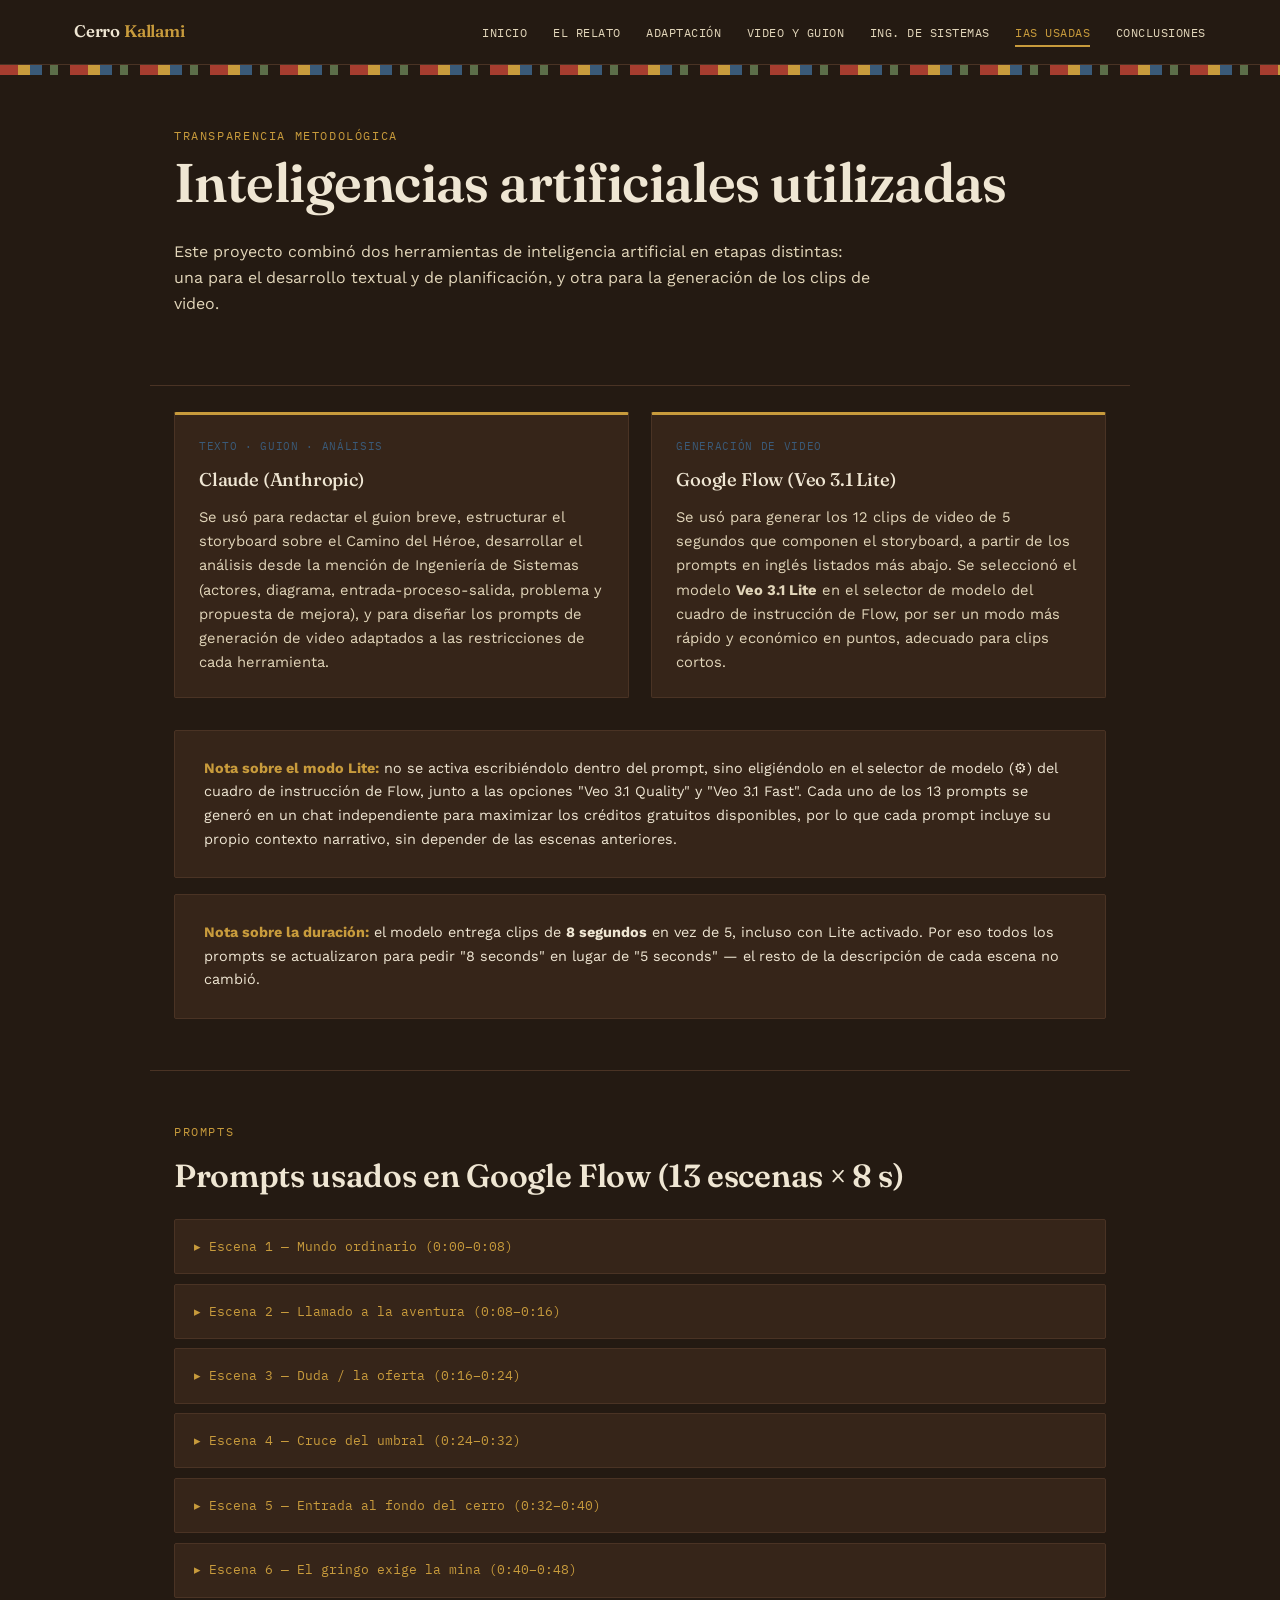
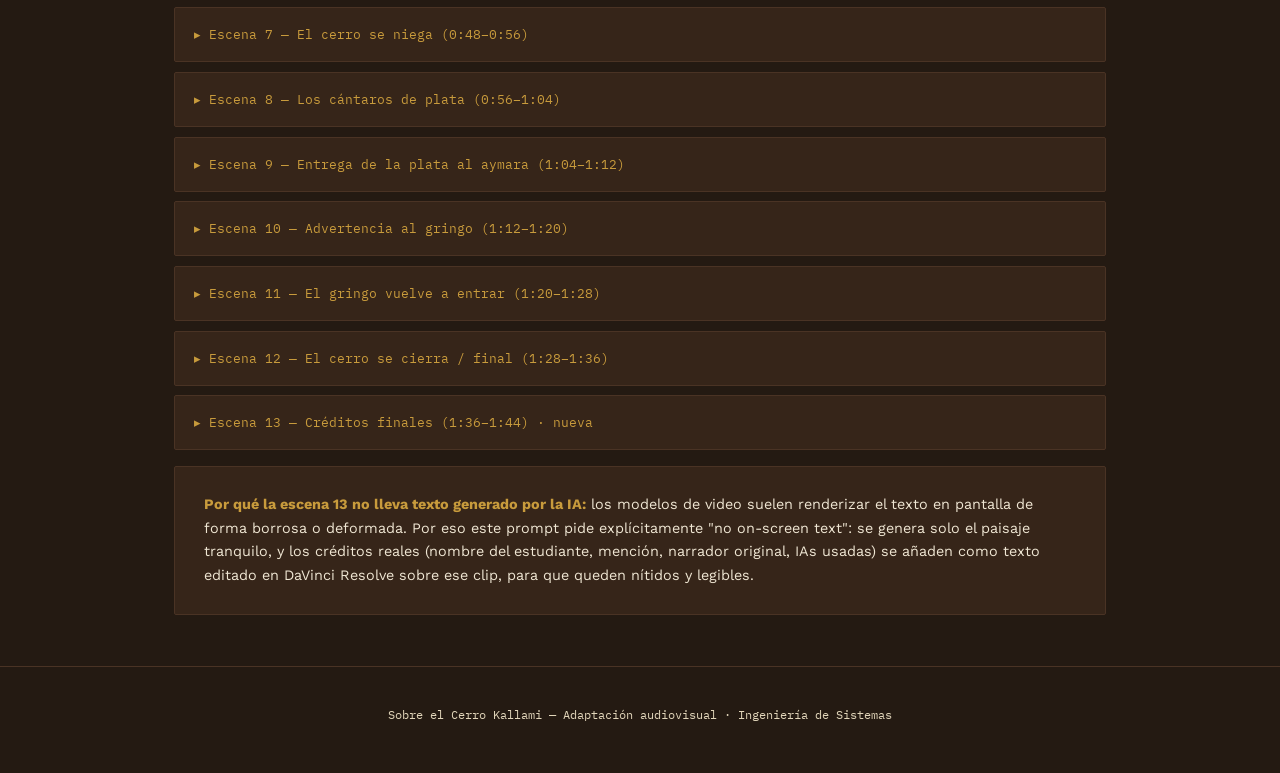
==== ias.html @ b74b2bfc "Add files via upload" ====
<!DOCTYPE html>
<html lang="es">
<head>
<meta charset="UTF-8">
<meta name="viewport" content="width=device-width, initial-scale=1.0">
<title>IAs usadas — Sobre el Cerro Kallami</title>
<link rel="stylesheet" href="css/style.css">
</head>
<body>

<header class="site">
  <div class="nav-wrap">
    <a class="brand" href="index.html">Cerro <span>Kallami</span></a>
    <button class="hamburger" aria-label="Abrir menú"><span></span><span></span><span></span></button>
    <nav class="mainnav">
      <ul>
        <li><a href="index.html">Inicio</a></li>
        <li><a href="relato.html">El relato</a></li>
        <li><a href="adaptacion.html">Adaptación</a></li>
        <li><a href="video.html">Video y guion</a></li>
        <li><a href="sistemas.html">Ing. de Sistemas</a></li>
        <li><a href="ias.html">IAs usadas</a></li>
        <li><a href="conclusiones.html">Conclusiones</a></li>
      </ul>
    </nav>
  </div>
</header>
<div class="telar"></div>

<main>
  <section class="section">
    <span class="eyebrow">Transparencia metodológica</span>
    <h1>Inteligencias artificiales utilizadas</h1>
    <p style="color:var(--paper-dim); max-width:700px;">
      Este proyecto combinó dos herramientas de inteligencia artificial en etapas distintas:
      una para el desarrollo textual y de planificación, y otra para la generación de los
      clips de video.
    </p>
  </section>

  <section class="section tight">
    <div class="ia-grid">
      <div class="ia-card">
        <span class="rol">Texto · guion · análisis</span>
        <h3>Claude (Anthropic)</h3>
        <p style="margin:0; color:var(--paper-dim); font-size:.92rem;">
          Se usó para redactar el guion breve, estructurar el storyboard sobre el Camino del
          Héroe, desarrollar el análisis desde la mención de Ingeniería de Sistemas (actores,
          diagrama, entrada-proceso-salida, problema y propuesta de mejora), y para diseñar los
          prompts de generación de video adaptados a las restricciones de cada herramienta.
        </p>
      </div>
      <div class="ia-card">
        <span class="rol">Generación de video</span>
        <h3>Google Flow (Veo 3.1 Lite)</h3>
        <p style="margin:0; color:var(--paper-dim); font-size:.92rem;">
          Se usó para generar los 12 clips de video de 5 segundos que componen el storyboard,
          a partir de los prompts en inglés listados más abajo. Se seleccionó el modelo
          <strong>Veo 3.1 Lite</strong> en el selector de modelo del cuadro de instrucción de
          Flow, por ser un modo más rápido y económico en puntos, adecuado para clips cortos.
        </p>
      </div>
    </div>

    <div class="card">
      <p style="margin:0; font-size:.9rem;">
        <strong style="color:var(--thread-gold);">Nota sobre el modo Lite:</strong> no se activa
        escribiéndolo dentro del prompt, sino eligiéndolo en el selector de modelo (⚙) del
        cuadro de instrucción de Flow, junto a las opciones "Veo 3.1 Quality" y "Veo 3.1 Fast".
        Cada uno de los 13 prompts se generó en un chat independiente para maximizar los
        créditos gratuitos disponibles, por lo que cada prompt incluye su propio contexto
        narrativo, sin depender de las escenas anteriores.
      </p>
    </div>
    <div class="card" style="margin-top:1rem;">
      <p style="margin:0; font-size:.9rem;">
        <strong style="color:var(--thread-gold);">Nota sobre la duración:</strong> el modelo
        entrega clips de <strong>8 segundos</strong> en vez de 5, incluso con Lite activado.
        Por eso todos los prompts se actualizaron para pedir "8 seconds" en lugar de "5
        seconds" — el resto de la descripción de cada escena no cambió.
      </p>
    </div>
  </section>

  <section class="section">
    <span class="eyebrow">Prompts</span>
    <h2>Prompts usados en Google Flow (13 escenas × 8 s)</h2>

    <details class="prompt">
      <summary>Escena 1 — Mundo ordinario (0:00–0:08)</summary>
      <div class="prompt-text">This is a scene from an Andean Bolivian legend about Cerro Kallami, a massive sacred rocky mountain in the altiplano near Pucarani and Cota Cota, La Paz, Bolivia, believed to hold hidden silver and to act as a living guardian spirit that protects its own people. Wide static establishing shot: sunrise over Cerro Kallami, golden light spreading across the open Andean plains, no people visible yet, slow gentle camera drift. Cinematic realism, warm earthy color palette, natural light, folk legend atmosphere, 16:9, 8 seconds, no dialogue.</div>
    </details>

    <details class="prompt">
      <summary>Escena 2 — Llamado a la aventura (0:08–0:16)</summary>
      <div class="prompt-text">This is a scene from an Andean Bolivian legend: a foreign gold prospector from the early 20th century (light skin, short beard, worn expedition jacket, hat and boots) has traveled to Cerro Kallami, a massive sacred rocky Andean mountain, because he wants to trick the mountain into giving him its hidden silver mine. Medium shot: the foreign prospector walking steadily across open Andean plains toward the rocky mountain in the background, natural daylight, steady tracking camera. Cinematic realism, warm earthy color palette, folk legend atmosphere, 16:9, 8 seconds, no dialogue.</div>
    </details>

    <details class="prompt">
      <summary>Escena 3 — Duda / la oferta (0:16–0:24)</summary>
      <div class="prompt-text">This is a scene from an Andean Bolivian legend: a foreign gold prospector has just offered to "pay" Cerro Kallami, a sacred living mountain, using a local Aymara man as if he were an object of trade, without asking the man's consent. Close-up shot on the face of an indigenous Aymara man, around 30 years old, brown skin, black hair, wearing a traditional Andean poncho and chullo hat, his expression shifting from calm to confusion and concern as he realizes what is happening. Soft natural light, shallow depth of field, minimal camera movement. Cinematic realism, folk legend atmosphere, 16:9, 8 seconds, no dialogue.</div>
    </details>

    <details class="prompt">
      <summary>Escena 4 — Cruce del umbral (0:24–0:32)</summary>
      <div class="prompt-text">This is a scene from an Andean Bolivian legend: Cerro Kallami, a massive sacred rocky mountain that is actually a living guardian spirit, magically opens itself to reveal a hidden stone doorway inside, so that the foreign gold prospector and the Aymara man he brought can enter. Wide shot: the huge rocky mountain slowly cracking open, revealing a glowing stone doorway, dust and light rays drifting from the opening, slow motion, mystical but grounded realism. Cinematic realism, warm earthy tones, folk legend atmosphere, 16:9, 8 seconds, no dialogue.</div>
    </details>

    <details class="prompt">
      <summary>Escena 5 — Entrada al fondo del cerro (0:32–0:40)</summary>
      <div class="prompt-text">This is a scene from an Andean Bolivian legend: a foreign gold prospector (light skin, short beard, worn expedition jacket, hat) and an indigenous Aymara man (brown skin, black hair, traditional poncho and chullo hat) walk together into the glowing interior of Cerro Kallami, a sacred mountain that is really a living guardian spirit, heading toward its hidden underground chamber full of silver. Medium shot: the two men, seen from behind, walking into a warmly torch-lit cavern interior, flickering light on ancient stone walls, slow forward camera movement. Cinematic realism, warm earthy tones, folk legend atmosphere, 16:9, 8 seconds, no dialogue.</div>
    </details>

    <details class="prompt">
      <summary>Escena 6 — El gringo exige la mina (0:40–0:48)</summary>
      <div class="prompt-text">This is a scene from an Andean Bolivian legend: inside the sacred mountain Cerro Kallami, the foreign gold prospector arrogantly demands that the mountain spirit hand over its silver mine, claiming he has already "paid" by bringing the Aymara man as an offering. Medium shot: the foreign prospector (light skin, short beard, worn expedition jacket) standing inside a warmly lit cave chamber, gesturing insistently and demandingly toward the depths of the glowing cave interior. Warm low light, subtle camera push-in. Cinematic realism, folk legend atmosphere, 16:9, 8 seconds, no dialogue.</div>
    </details>

    <details class="prompt">
      <summary>Escena 7 — El cerro se niega (0:48–0:56)</summary>
      <div class="prompt-text">This is a scene from an Andean Bolivian legend: Cerro Kallami, a sacred rocky mountain that is a living ancient guardian spirit, firmly refuses to give its silver mine to the foreign gold prospector, because it has just recognized that the Aymara man brought to it is actually its own grandson, not something that can be traded away. Close-up shot: ancient textured rock surface glowing faintly from within, as if alive, dust particles floating in low-key dramatic light, minimal camera movement, conveying a firm, refusing presence. Cinematic realism, folk legend atmosphere, 16:9, 8 seconds, no dialogue.</div>
    </details>

    <details class="prompt">
      <summary>Escena 8 — Los cántaros de plata (0:56–1:04)</summary>
      <div class="prompt-text">This is a scene from an Andean Bolivian legend: inside the sacred mountain Cerro Kallami, there is a hidden chamber full of ancient clay pitchers overflowing with silver, which the mountain spirit keeps for its own Aymara descendants, not for foreign outsiders. Close-up detail shot: rows of ancient clay pitchers filled with silver coins, warm torchlight reflecting off the metal inside a stone cave, slow reveal camera movement. Cinematic realism, warm earthy tones, folk legend atmosphere, 16:9, 8 seconds, no dialogue.</div>
    </details>

    <details class="prompt">
      <summary>Escena 9 — Entrega de la plata al aymara (1:04–1:12)</summary>
      <div class="prompt-text">This is a scene from an Andean Bolivian legend: Cerro Kallami, the sacred mountain spirit, rewards the Aymara man by giving him silver from one of its ancient clay pitchers, because it has recognized him as its own grandson, while the foreign prospector who tried to trick the mountain receives nothing. Extreme close-up shot: the hands of an indigenous Aymara man (traditional poncho sleeve visible at the frame edge) receiving silver coins poured from an ancient clay pitcher, warm firelight, shallow depth of field. Cinematic realism, folk legend atmosphere, 16:9, 8 seconds, no dialogue.</div>
    </details>

    <details class="prompt">
      <summary>Escena 10 — Advertencia al gringo (1:12–1:20)</summary>
      <div class="prompt-text">This is a scene from an Andean Bolivian legend: after refusing to give up its mine and rewarding the Aymara man instead, Cerro Kallami, the sacred mountain spirit, warns the foreign gold prospector that if he tries to enter the mountain again by himself, seeking the silver alone, something will happen to him. Medium shot: the foreign prospector (light skin, short beard, worn expedition jacket) standing alone inside a torch-lit cave, taking a cautious step backward, warm dim lighting, slow camera pull-back, conveying tension and warning. Cinematic realism, folk legend atmosphere, 16:9, 8 seconds, no dialogue.</div>
    </details>

    <details class="prompt">
      <summary>Escena 11 — El gringo vuelve a entrar (1:20–1:28)</summary>
      <div class="prompt-text">This is a scene from an Andean Bolivian legend: ignoring the mountain's warning, the greedy foreign gold prospector decides to go back alone to Cerro Kallami at dusk, thinking nothing bad will happen to him, planning to take the silver mine for himself. Wide shot: the lone foreign prospector (light skin, short beard, worn expedition jacket, hat) walking steadily back toward the rocky mountain entrance under an orange dusk sky, slow steady camera. Cinematic realism, folk legend atmosphere, 16:9, 8 seconds, no dialogue.</div>
    </details>

    <details class="prompt">
      <summary>Escena 12 — El cerro se cierra / final (1:28–1:36)</summary>
      <div class="prompt-text">This is a scene from an Andean Bolivian legend: as soon as the greedy foreign gold prospector re-enters Cerro Kallami alone without permission, the sacred mountain suddenly seals itself shut, trapping and swallowing him forever, as punishment for trying to exploit it — while the Aymara man, its true grandson, is safely far away with the silver he was rightfully given. Wide shot: the large rocky mountain suddenly sealing shut with a burst of dust and falling rock, then complete stillness, slowly fading to black. Cinematic slow motion, dramatic but subtle, folk legend atmosphere, 16:9, 8 seconds, no dialogue.</div>
    </details>

    <details class="prompt">
      <summary>Escena 13 — Créditos finales (1:36–1:44) · nueva</summary>
      <div class="prompt-text">This is the closing shot of a short film based on an Andean Bolivian legend about Cerro Kallami, a sacred rocky mountain in the altiplano near Pucarani and Cota Cota, La Paz, Bolivia. Wide static shot: a calm, empty view of the Andean altiplano landscape at dusk, Cerro Kallami visible in the distance, soft fading warm light, no people, no animals, minimalist and quiet composition with open sky and open ground, leaving clear negative space for text to be added later in post-production. Absolutely no on-screen text, no logos, no watermarks generated by the model. Camera completely static, no movement. Cinematic realism, warm earthy tones, folk legend atmosphere, 16:9, 8 seconds, no dialogue.</div>
    </details>

    <div class="card" style="margin-top:1rem;">
      <p style="margin:0; font-size:.9rem;">
        <strong style="color:var(--thread-gold);">Por qué la escena 13 no lleva texto generado por la IA:</strong>
        los modelos de video suelen renderizar el texto en pantalla de forma borrosa o
        deformada. Por eso este prompt pide explícitamente "no on-screen text": se genera solo
        el paisaje tranquilo, y los créditos reales (nombre del estudiante, mención, narrador
        original, IAs usadas) se añaden como texto editado en DaVinci Resolve sobre ese clip,
        para que queden nítidos y legibles.
      </p>
    </div>
  </section>
</main>

<footer class="site">
  <p>Sobre el Cerro Kallami — Adaptación audiovisual · Ingeniería de Sistemas</p>
</footer>

<script src="js/script.js"></script>
</body>
</html>
---- css/style.css ----
/* =========================================================
   SOBRE EL CERRO KALLAMI — sistema de diseño
   Paleta: roca andina (fondo) + hilos de aguayo (acentos)
   Tipografía: Fraunces (display) / Work Sans (texto) / IBM Plex Mono (datos)
   ========================================================= */

@import url('https://fonts.googleapis.com/css2?family=Fraunces:ital,opsz,wght@0,9..144,400;0,9..144,600;0,9..144,700;1,9..144,500&family=Work+Sans:wght@400;500;600&family=IBM+Plex+Mono:wght@400;500;600&display=swap');

:root{
  --rock:        #241a12;
  --rock-2:      #362519;
  --rock-3:      #4a3324;
  --paper:       #efe6d3;
  --paper-dim:   #e2d6ba;
  --ink:         #241a12;
  --thread-red:  #a63d2f;
  --thread-gold: #c89b3c;
  --thread-blue: #3a5a78;
  --thread-green:#5c6e49;

  --radius: 2px;
  --max-w: 980px;
}

*{ box-sizing: border-box; }

html{ scroll-behavior: smooth; }

body{
  margin: 0;
  background: var(--rock);
  color: var(--paper);
  font-family: 'Work Sans', sans-serif;
  font-size: 16px;
  line-height: 1.65;
  -webkit-font-smoothing: antialiased;
}

h1, h2, h3{
  font-family: 'Fraunces', serif;
  font-weight: 600;
  letter-spacing: -0.01em;
  color: var(--paper);
  margin: 0 0 .5em;
}

h1{ font-size: clamp(2rem, 5vw, 3.4rem); line-height: 1.05; }
h2{ font-size: clamp(1.4rem, 3vw, 2rem); }
h3{ font-size: 1.15rem; font-style: italic; font-weight: 500; color: var(--thread-gold); }

p{ margin: 0 0 1em; }

a{ color: var(--thread-gold); text-decoration: none; }
a:hover{ text-decoration: underline; }

.eyebrow{
  font-family: 'IBM Plex Mono', monospace;
  font-size: .72rem;
  letter-spacing: .14em;
  text-transform: uppercase;
  color: var(--thread-gold);
  display: block;
  margin-bottom: .8em;
}

/* ---------- franja tejida (elemento signature) ---------- */
.telar{
  height: 10px;
  width: 100%;
  background: repeating-linear-gradient(
    90deg,
    var(--thread-red) 0 18px,
    var(--thread-gold) 18px 30px,
    var(--thread-blue) 30px 42px,
    var(--rock) 42px 50px,
    var(--thread-green) 50px 58px,
    var(--rock) 58px 70px
  );
}
.telar.fino{ height: 5px; }

/* ---------- navegación ---------- */
header.site{
  position: sticky;
  top: 0;
  z-index: 50;
  background: var(--rock);
  border-bottom: 1px solid var(--rock-3);
}
.nav-wrap{
  max-width: 1180px;
  margin: 0 auto;
  padding: 0 1.5rem;
  display: flex;
  align-items: center;
  justify-content: space-between;
  height: 64px;
}
.brand{
  font-family: 'Fraunces', serif;
  font-weight: 600;
  font-size: 1.05rem;
  color: var(--paper);
  letter-spacing: -.01em;
}
.brand span{ color: var(--thread-gold); }

nav.mainnav ul{
  list-style: none;
  display: flex;
  gap: 1.6rem;
  margin: 0;
  padding: 0;
}
nav.mainnav a{
  font-family: 'IBM Plex Mono', monospace;
  font-size: .78rem;
  letter-spacing: .04em;
  text-transform: uppercase;
  color: var(--paper-dim);
  padding: .3rem 0;
  border-bottom: 2px solid transparent;
}
nav.mainnav a:hover,
nav.mainnav a.active{
  color: var(--thread-gold);
  text-decoration: none;
  border-bottom-color: var(--thread-gold);
}

.hamburger{
  display: none;
  flex-direction: column;
  gap: 4px;
  background: none;
  border: none;
  cursor: pointer;
  padding: 8px;
}
.hamburger span{
  width: 22px; height: 2px; background: var(--paper);
}

@media (max-width: 780px){
  nav.mainnav{
    position: absolute;
    top: 64px; left: 0; right: 0;
    background: var(--rock-2);
    border-bottom: 1px solid var(--rock-3);
    max-height: 0;
    overflow: hidden;
    transition: max-height .25s ease;
  }
  nav.mainnav.open{ max-height: 480px; }
  nav.mainnav ul{
    flex-direction: column;
    gap: 0;
    padding: .5rem 1.5rem 1rem;
  }
  nav.mainnav a{
    display: block;
    padding: .7rem 0;
    border-bottom: 1px solid var(--rock-3);
  }
  .hamburger{ display: flex; }
}

/* ---------- estructura general ---------- */
main{ display: block; }

.section{
  max-width: var(--max-w);
  margin: 0 auto;
  padding: 3.2rem 1.5rem;
}
.section.narrow{ max-width: 760px; }
.section.tight{ padding-top: 1.6rem; }

.section + .section{
  border-top: 1px solid var(--rock-3);
}

.card{
  background: var(--rock-2);
  border: 1px solid var(--rock-3);
  border-radius: var(--radius);
  padding: 1.6rem 1.8rem;
}

.paper-block{
  background: var(--paper);
  color: var(--ink);
  border-radius: var(--radius);
  padding: 1.8rem 2rem;
}
.paper-block h2, .paper-block h3{ color: var(--ink); }
.paper-block h3{ color: var(--thread-red); }
.paper-block a{ color: var(--thread-red); }

/* ---------- hero (index) ---------- */
.hero{
  min-height: 78vh;
  display: flex;
  flex-direction: column;
  justify-content: center;
  max-width: 1180px;
  margin: 0 auto;
  padding: 3rem 1.5rem;
  position: relative;
}
.hero .cerro-title{
  font-style: italic;
  color: var(--thread-gold);
}
.hero-meta{
  margin-top: 2.4rem;
  display: grid;
  grid-template-columns: repeat(auto-fit, minmax(200px, 1fr));
  gap: 1.4rem;
  max-width: 720px;
}
.hero-meta .item .label{
  font-family: 'IBM Plex Mono', monospace;
  font-size: .7rem;
  text-transform: uppercase;
  letter-spacing: .1em;
  color: var(--thread-blue);
  display: block;
  margin-bottom: .3rem;
}
.hero-meta .item .value{
  font-size: 1.05rem;
  font-weight: 500;
}

/* ---------- tablas ---------- */
table{
  width: 100%;
  border-collapse: collapse;
  font-size: .93rem;
}
th, td{
  text-align: left;
  padding: .7rem .8rem;
  border-bottom: 1px solid var(--rock-3);
  vertical-align: top;
}
th{
  font-family: 'IBM Plex Mono', monospace;
  font-size: .7rem;
  text-transform: uppercase;
  letter-spacing: .06em;
  color: var(--thread-gold);
  font-weight: 500;
}
.paper-block table th{ color: var(--thread-red); border-bottom-color: #cfc19f; }
.paper-block table td{ border-bottom-color: #d9cca8; }

/* ---------- relato bilingüe ---------- */
.bilingue{
  display: grid;
  grid-template-columns: 1fr 1fr;
  gap: 1.6rem;
}
@media (max-width: 700px){ .bilingue{ grid-template-columns: 1fr; } }
.bilingue .col{
  background: var(--rock-2);
  border: 1px solid var(--rock-3);
  border-left: 3px solid var(--thread-blue);
  padding: 1.2rem 1.4rem;
  border-radius: var(--radius);
}
.bilingue .col.es{ border-left-color: var(--thread-red); }
.bilingue .lang-tag{
  font-family: 'IBM Plex Mono', monospace;
  font-size: .68rem;
  text-transform: uppercase;
  letter-spacing: .1em;
  color: var(--thread-gold);
  margin-bottom: .6rem;
  display: block;
}
.bilingue p{ font-size: .95rem; }

figure.scan{
  margin: 0;
}
figure.scan img{
  width: 100%;
  display: block;
  border-radius: var(--radius);
  border: 1px solid var(--rock-3);
}
figure.scan figcaption{
  font-family: 'IBM Plex Mono', monospace;
  font-size: .72rem;
  color: var(--thread-gold);
  margin-top: .5rem;
  text-transform: uppercase;
  letter-spacing: .06em;
}
.scans-grid{
  display: grid;
  grid-template-columns: 1fr 1fr;
  gap: 1.4rem;
}
@media (max-width: 700px){ .scans-grid{ grid-template-columns: 1fr; } }

/* ---------- camino del héroe: línea conectada ---------- */
.camino{
  display: flex;
  flex-direction: column;
  gap: 0;
}
.paso{
  display: grid;
  grid-template-columns: 46px 1fr;
  gap: 1rem;
  position: relative;
  padding-bottom: 1.6rem;
}
.paso:last-child{ padding-bottom: 0; }
.paso .nodo{
  width: 46px; height: 46px;
  border-radius: 50%;
  background: var(--rock-2);
  border: 2px solid var(--thread-gold);
  display: flex; align-items: center; justify-content: center;
  font-family: 'IBM Plex Mono', monospace;
  font-size: .85rem;
  color: var(--thread-gold);
  position: relative;
  z-index: 2;
}
.paso:not(:last-child)::before{
  content: "";
  position: absolute;
  left: 22px; top: 46px; bottom: -1.6rem;
  width: 2px;
  background: repeating-linear-gradient(
    180deg, var(--thread-red) 0 6px, var(--thread-gold) 6px 12px, var(--thread-blue) 12px 18px, transparent 18px 22px
  );
  z-index: 1;
}
.paso .txt h4{
  font-family: 'Fraunces', serif;
  font-size: 1.02rem;
  font-weight: 600;
  margin: .1rem 0 .3rem;
  color: var(--paper);
}
.paso .txt p{ margin: 0; font-size: .92rem; color: var(--paper-dim); }

/* ---------- video ---------- */
.video-wrap{
  position: relative;
  width: 100%;
  padding-top: 56.25%;
  border-radius: var(--radius);
  overflow: hidden;
  border: 1px solid var(--rock-3);
  background: #000;
}
.video-wrap iframe{
  position: absolute; inset: 0; width: 100%; height: 100%; border: 0;
}

/* ---------- guion ---------- */
.guion-parte{ margin-bottom: 2rem; }
.guion-parte .rango{
  font-family: 'IBM Plex Mono', monospace;
  font-size: .72rem;
  color: var(--thread-blue);
  text-transform: uppercase;
  letter-spacing: .08em;
}
.guion-parte blockquote{
  margin: .8rem 0 0;
  padding-left: 1rem;
  border-left: 3px solid var(--thread-gold);
  font-style: italic;
  color: var(--paper);
}

/* ---------- diagrama entrada/proceso/salida ---------- */
.eps{
  display: grid;
  grid-template-columns: 1fr auto 1fr auto 1fr;
  align-items: center;
  gap: .6rem;
  margin: 1.2rem 0;
}
.eps .box{
  background: var(--rock-2);
  border: 1px solid var(--thread-blue);
  border-radius: var(--radius);
  padding: 1rem 1.1rem;
  font-size: .88rem;
}
.eps .box h4{
  font-family: 'IBM Plex Mono', monospace;
  font-size: .68rem;
  text-transform: uppercase;
  letter-spacing: .08em;
  color: var(--thread-gold);
  margin: 0 0 .5rem;
}
.eps .arrow{
  font-size: 1.4rem;
  color: var(--thread-gold);
  text-align: center;
}
@media (max-width: 780px){
  .eps{ grid-template-columns: 1fr; }
  .eps .arrow{ transform: rotate(90deg); }
}

.diagrama-simple{
  font-family: 'IBM Plex Mono', monospace;
  font-size: .82rem;
  white-space: pre;
  overflow-x: auto;
  background: var(--rock-2);
  border: 1px solid var(--rock-3);
  border-radius: var(--radius);
  padding: 1.4rem;
  color: var(--thread-gold);
  line-height: 1.5;
}

/* ---------- tarjetas IA ---------- */
.ia-grid{
  display: grid;
  grid-template-columns: 1fr 1fr;
  gap: 1.4rem;
  margin-bottom: 2rem;
}
@media (max-width: 700px){ .ia-grid{ grid-template-columns: 1fr; } }
.ia-card{
  background: var(--rock-2);
  border: 1px solid var(--rock-3);
  border-top: 3px solid var(--thread-gold);
  border-radius: var(--radius);
  padding: 1.4rem 1.5rem;
}
.ia-card h3{ font-style: normal; color: var(--paper); font-family: 'Fraunces', serif; }
.ia-card .rol{
  font-family: 'IBM Plex Mono', monospace;
  font-size: .7rem;
  color: var(--thread-blue);
  text-transform: uppercase;
  letter-spacing: .06em;
  display: block;
  margin-bottom: .6rem;
}

details.prompt{
  background: var(--rock-2);
  border: 1px solid var(--rock-3);
  border-radius: var(--radius);
  margin-bottom: .6rem;
  padding: .2rem .2rem;
}
details.prompt summary{
  cursor: pointer;
  padding: .8rem 1rem;
  font-family: 'IBM Plex Mono', monospace;
  font-size: .8rem;
  color: var(--thread-gold);
  list-style: none;
}
details.prompt summary::-webkit-details-marker{ display:none; }
details.prompt summary::before{ content: "▸ "; }
details.prompt[open] summary::before{ content: "▾ "; }
details.prompt .prompt-text{
  padding: 0 1.2rem 1.1rem;
  font-family: 'IBM Plex Mono', monospace;
  font-size: .78rem;
  color: var(--paper-dim);
  line-height: 1.6;
}

/* ---------- footer ---------- */
footer.site{
  border-top: 1px solid var(--rock-3);
  padding: 2.4rem 1.5rem 3rem;
  text-align: center;
}
footer.site p{
  font-family: 'IBM Plex Mono', monospace;
  font-size: .75rem;
  color: var(--paper-dim);
  margin: 0;
}

/* ---------- focus visible ---------- */
a:focus-visible, button:focus-visible, summary:focus-visible{
  outline: 2px solid var(--thread-gold);
  outline-offset: 2px;
}

@media (prefers-reduced-motion: reduce){
  html{ scroll-behavior: auto; }
  * { transition: none !important; }
}
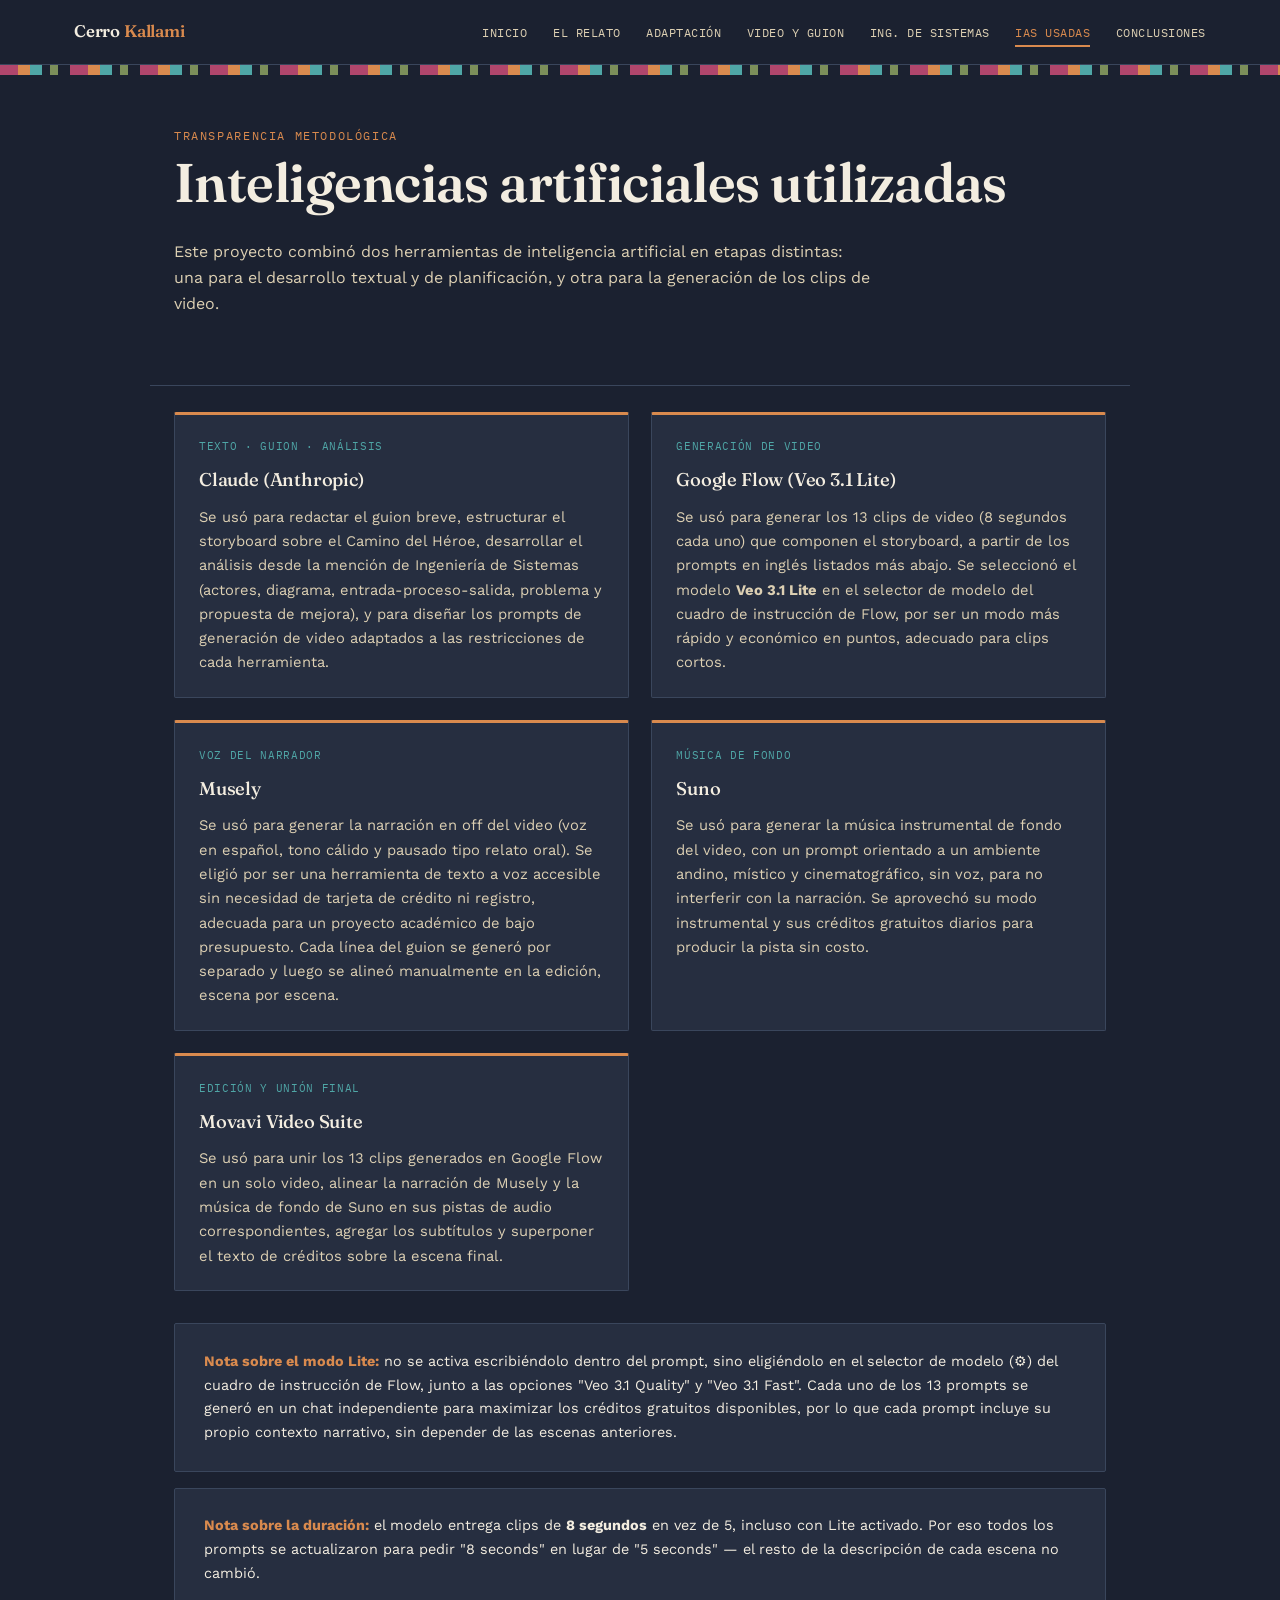
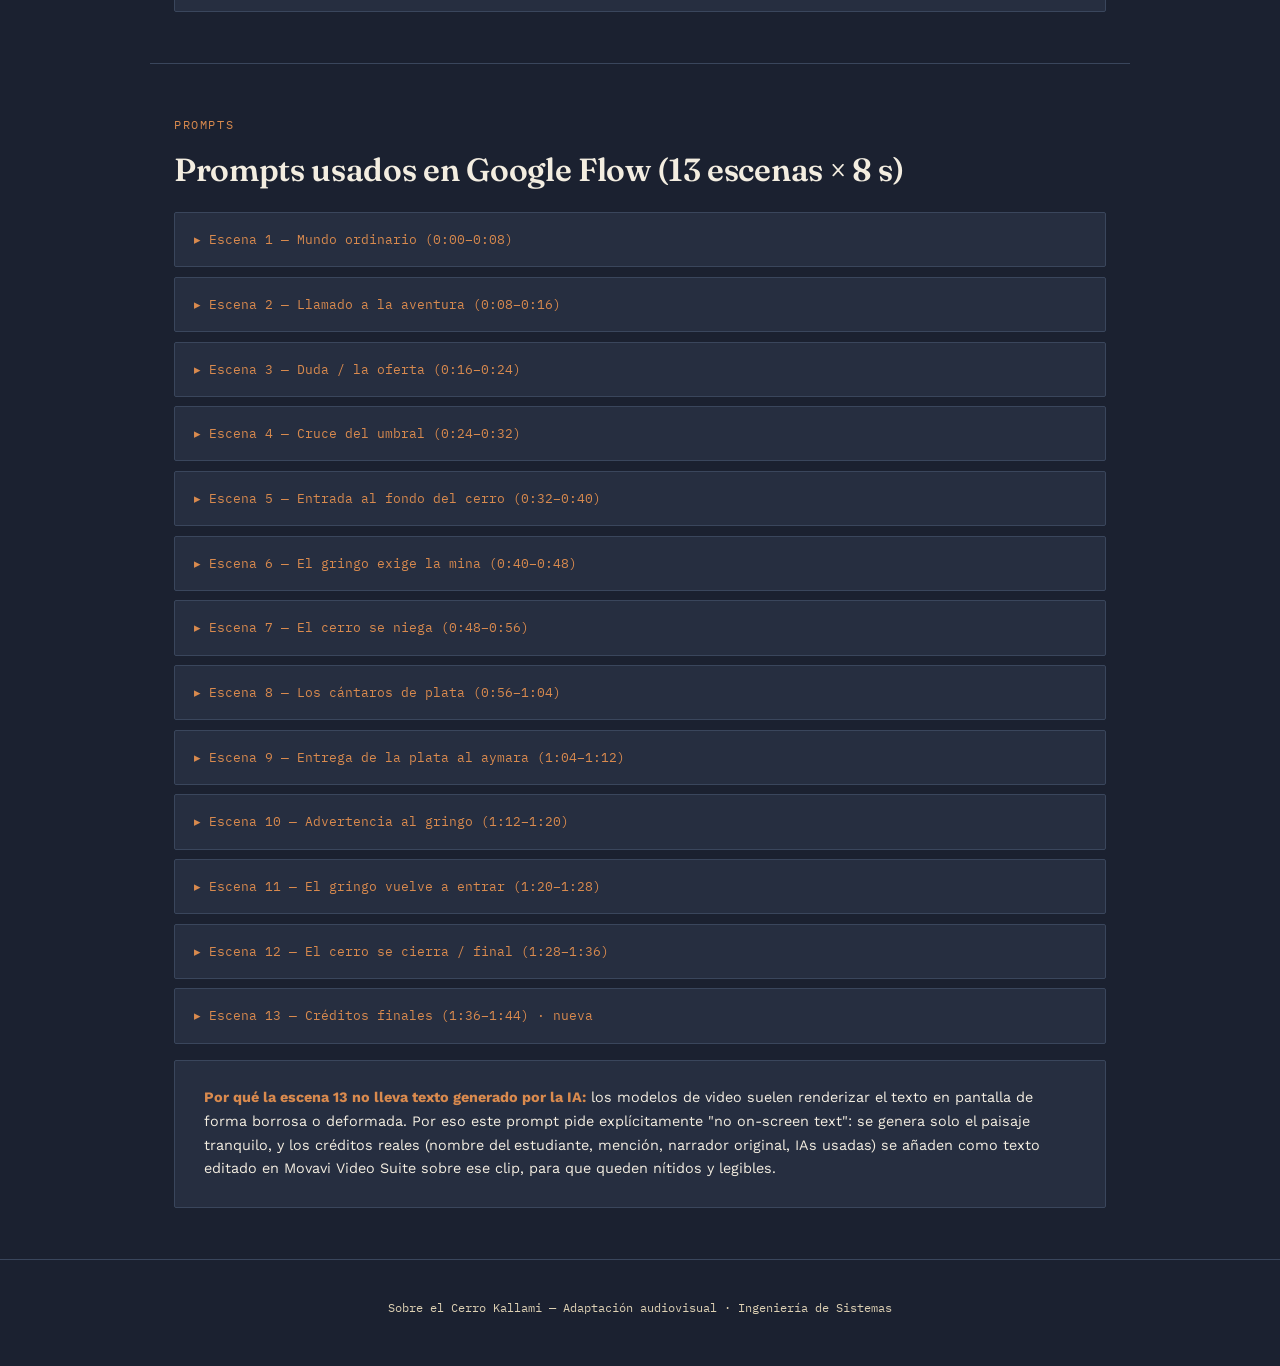
==== commit 190406de: "Add files via upload" ====
--- a/ias.html
+++ b/ias.html
@@ -54,10 +54,42 @@
         <span class="rol">Generación de video</span>
         <h3>Google Flow (Veo 3.1 Lite)</h3>
         <p style="margin:0; color:var(--paper-dim); font-size:.92rem;">
-          Se usó para generar los 12 clips de video de 5 segundos que componen el storyboard,
-          a partir de los prompts en inglés listados más abajo. Se seleccionó el modelo
-          <strong>Veo 3.1 Lite</strong> en el selector de modelo del cuadro de instrucción de
-          Flow, por ser un modo más rápido y económico en puntos, adecuado para clips cortos.
+          Se usó para generar los 13 clips de video (8 segundos cada uno) que componen el
+          storyboard, a partir de los prompts en inglés listados más abajo. Se seleccionó el
+          modelo <strong>Veo 3.1 Lite</strong> en el selector de modelo del cuadro de
+          instrucción de Flow, por ser un modo más rápido y económico en puntos, adecuado
+          para clips cortos.
+        </p>
+      </div>
+      <div class="ia-card">
+        <span class="rol">Voz del narrador</span>
+        <h3>Musely</h3>
+        <p style="margin:0; color:var(--paper-dim); font-size:.92rem;">
+          Se usó para generar la narración en off del video (voz en español, tono cálido y
+          pausado tipo relato oral). Se eligió por ser una herramienta de texto a voz
+          accesible sin necesidad de tarjeta de crédito ni registro, adecuada para un
+          proyecto académico de bajo presupuesto. Cada línea del guion se generó por
+          separado y luego se alineó manualmente en la edición, escena por escena.
+        </p>
+      </div>
+      <div class="ia-card">
+        <span class="rol">Música de fondo</span>
+        <h3>Suno</h3>
+        <p style="margin:0; color:var(--paper-dim); font-size:.92rem;">
+          Se usó para generar la música instrumental de fondo del video, con un prompt
+          orientado a un ambiente andino, místico y cinematográfico, sin voz, para no
+          interferir con la narración. Se aprovechó su modo instrumental y sus créditos
+          gratuitos diarios para producir la pista sin costo.
+        </p>
+      </div>
+      <div class="ia-card">
+        <span class="rol">Edición y unión final</span>
+        <h3>Movavi Video Suite</h3>
+        <p style="margin:0; color:var(--paper-dim); font-size:.92rem;">
+          Se usó para unir los 13 clips generados en Google Flow en un solo video, alinear
+          la narración de Musely y la música de fondo de Suno en sus pistas de audio
+          correspondientes, agregar los subtítulos y superponer el texto de créditos sobre
+          la escena final.
         </p>
       </div>
     </div>
@@ -157,8 +189,8 @@
         los modelos de video suelen renderizar el texto en pantalla de forma borrosa o
         deformada. Por eso este prompt pide explícitamente "no on-screen text": se genera solo
         el paisaje tranquilo, y los créditos reales (nombre del estudiante, mención, narrador
-        original, IAs usadas) se añaden como texto editado en DaVinci Resolve sobre ese clip,
-        para que queden nítidos y legibles.
+        original, IAs usadas) se añaden como texto editado en Movavi Video Suite sobre ese
+        clip, para que queden nítidos y legibles.
       </p>
     </div>
   </section>
--- a/css/style.css
+++ b/css/style.css
@@ -7,16 +7,18 @@
 @import url('https://fonts.googleapis.com/css2?family=Fraunces:ital,opsz,wght@0,9..144,400;0,9..144,600;0,9..144,700;1,9..144,500&family=Work+Sans:wght@400;500;600&family=IBM+Plex+Mono:wght@400;500;600&display=swap');
 
 :root{
-  --rock:        #241a12;
-  --rock-2:      #362519;
-  --rock-3:      #4a3324;
-  --paper:       #efe6d3;
-  --paper-dim:   #e2d6ba;
-  --ink:         #241a12;
-  --thread-red:  #a63d2f;
-  --thread-gold: #c89b3c;
-  --thread-blue: #3a5a78;
-  --thread-green:#5c6e49;
+  /* Paleta "Noche de Plata": el cerro bajo cielo nocturno andino,
+     con acentos de plata, cobre, turquesa y magenta de aguayo. */
+  --rock:        #1b2130;
+  --rock-2:      #262e40;
+  --rock-3:      #3a465c;
+  --paper:       #f3ede0;
+  --paper-dim:   #ddd0b3;
+  --ink:         #1b2130;
+  --thread-red:  #b1466c;
+  --thread-gold: #d98a4e;
+  --thread-blue: #4fa6a6;
+  --thread-green:#7c8f5a;
 
   --radius: 2px;
   --max-w: 980px;
